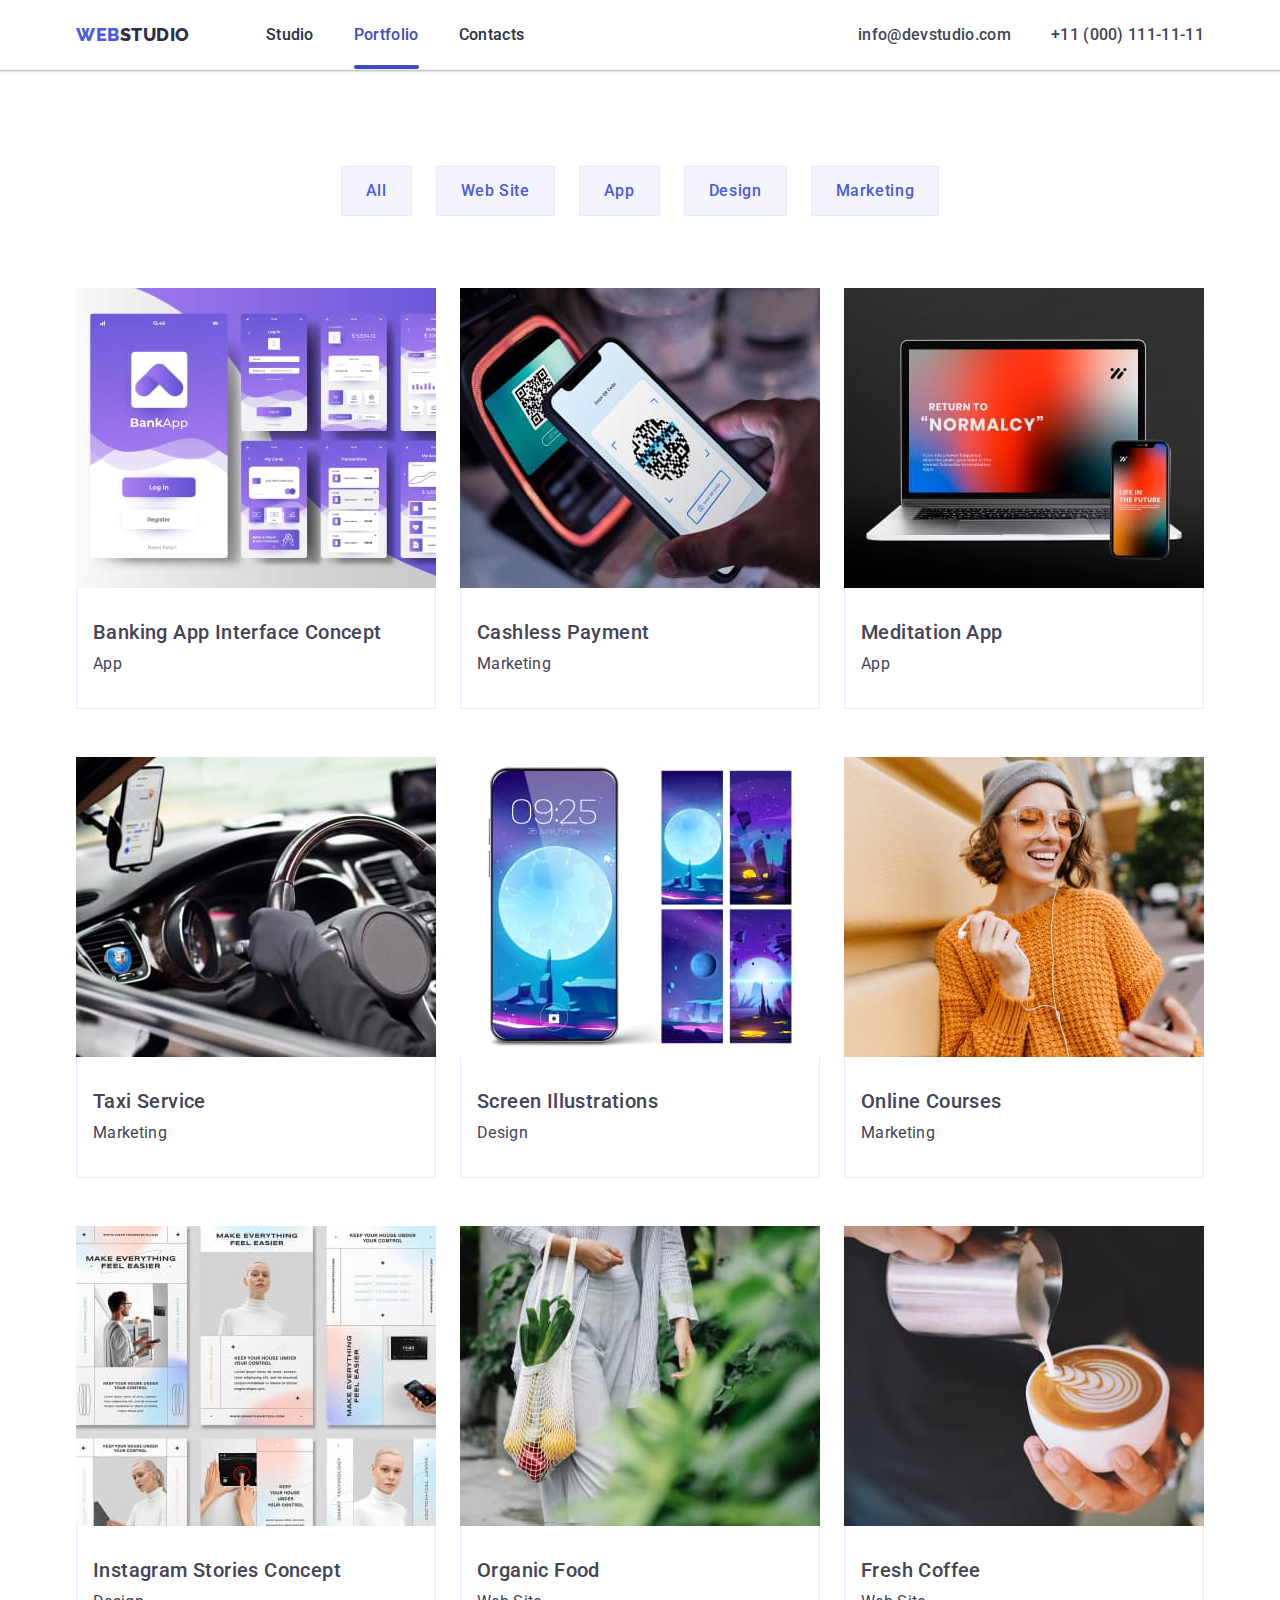
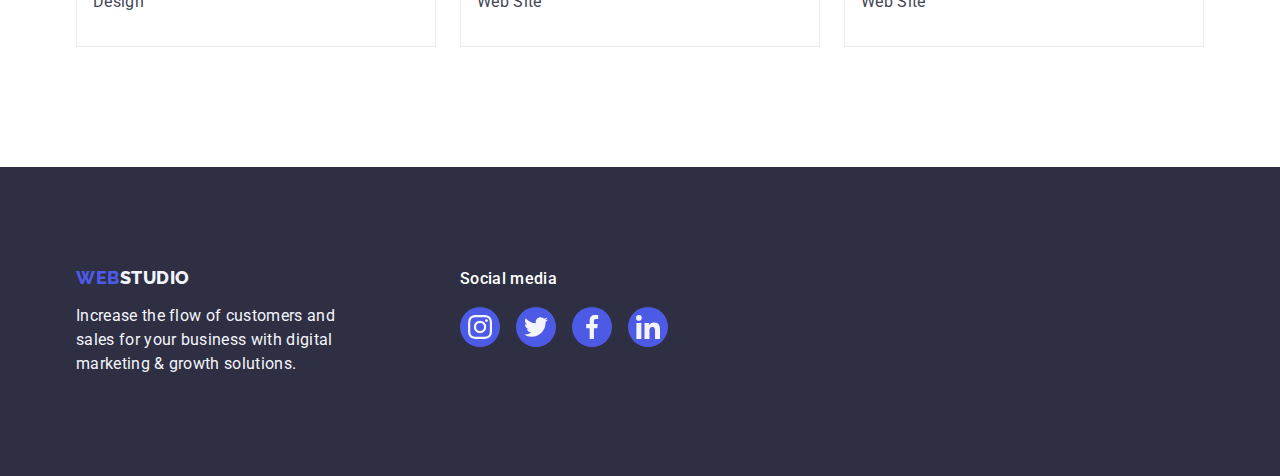
==== portfolio.html @ 5ce4221f "hw-05" ====
<!DOCTYPE html>
<html lang="en">
  <head>
    <meta charset="UTF-8" />
    <meta http-equiv="X-UA-Compatible" content="IE=edge" />
    <meta name="description" content="Effective Solutions for Your Business" />
    <title>Portfolio</title>
    <!-- Fonts -->
    <link rel="preconnect" href="https://fonts.googleapis.com" />
    <link rel="preconnect" href="https://fonts.gstatic.com" crossorigin />
    <link
      href="https://fonts.googleapis.com/css2?family=Raleway:wght@800&family=Roboto:wght@400;500;700&display=swap"
      rel="stylesheet"
    />
    <!-- Normalize -->
    <link
      rel="stylesheet"
      href="https://cdn.jsdelivr.net/npm/modern-normalize@2.0.0/modern-normalize.min.css"
    />
    <!-- Cuctom styles -->
    <link rel="stylesheet" href="./css/styles.css" />
  </head>
  <body class="page">
    <!-- Header -->
    <header class="header">
      <div class="header-container container">
        <nav class="header-nav">
          <a class="header-logo link" href="./index.html"
            >Web<span class="header-studio">Studio</span></a
          >
          <ul class="header-list list">
            <li class="header-item"> <a class="header-link link" href="./index.html">Studio</a></li>
            <li class="header-item"
              ><a class="header-link link active" href="./portfolio.html">Portfolio</a></li
            >
            <li class="header-item"><a class="header-link link" href="">Contacts</a></li>
          </ul>
        </nav>
        <address class="header-address">
          <ul class="header-contact-list list">
            <li class="header-contact">
              <a class="header-contact-link" href="mailto:info@devstudio.com"
                >info@devstudio.com</a
              ></li
            >
            <li class="header-contact">
              <a class="header-contact-link" href="tel:+110001111111">+11 (000) 111-11-11</a>
            </li>
          </ul>
        </address>
      </div>
    </header>

    <main class="main">
      <!-- Filter btn -->
      <section class="section filter">
        <div class="container">
          <h1 class="visually-hidden">Button</h1>
          <ul class="filter-list list">
            <li class="filter-item"><button class="filter-btn" type="button">All</button></li>
            <li class="filter-item"><button class="filter-btn" type="button">Web Site</button></li>
            <li class="filter-item"><button class="filter-btn" type="button">App</button></li>
            <li class="filter-item"><button class="filter-btn" type="button">Design</button></li>
            <li class="filter-item"><button class="filter-btn" type="button">Marketing</button></li>
          </ul>
          <!-- Filter items -->
          <ul class="list-block list">
            <li class="item-site">
              <a class="filter-link" href=""
                ><div class="filter-wrapper">
                  <img
                    src="./images/Filter/img1.jpg"
                    width="360"
                    height="300"
                    alt="banking program in the phone"
                  />
                  <p class="overlay-description"
                    >14 Stylish and User-Friendly App Design Concepts · Task Manager App · Calorie
                    Tracker App · Exotic Fruit Ecommerce App · Cloud Storage App</p
                  >
                </div>
                <div class="card-content">
                  <h2 class="filter-subtitle">Banking App Interface Concept</h2>
                  <p class="filter-text">App</p>
                </div></a
              >
            </li>
            <li class="item-site">
              <a class="filter-link" href=""
                ><div class="filter-wrapper">
                  <img
                    src="./images/Filter/img2.jpg"
                    width="360"
                    height="300"
                    alt="Cashless payment by phone/bank card"
                  />
                  <p class="overlay-description"
                    >14 Stylish and User-Friendly App Design Concepts · Task Manager App · Calorie
                    Tracker App · Exotic Fruit Ecommerce App · Cloud Storage App</p
                  >
                </div>
                <div class="card-content">
                  <h2 class="filter-subtitle">Cashless Payment</h2>
                  <p class="filter-text">Marketing</p>
                </div></a
              >
            </li>
            <li class="item-site">
              <a class="filter-link" href=""
                ><div class="filter-wrapper">
                  <img
                    src="./images/Filter/img3.jpg"
                    width="360"
                    height="300"
                    alt="Application for meditation via computer/phone"
                  />
                  <p class="overlay-description"
                    >14 Stylish and User-Friendly App Design Concepts · Task Manager App · Calorie
                    Tracker App · Exotic Fruit Ecommerce App · Cloud Storage App</p
                  >
                </div>

                <div class="card-content">
                  <h2 class="filter-subtitle">Meditation App</h2>
                  <p class="filter-text">App</p>
                </div></a
              >
            </li>
            <li class="item-site">
              <a class="filter-link" href=""
                ><div class="filter-wrapper">
                  <img
                    src="./images/Filter/img4.jpg"
                    width="360"
                    height="300"
                    alt="interior of the car"
                  />
                  <p class="overlay-description"
                    >14 Stylish and User-Friendly App Design Concepts · Task Manager App · Calorie
                    Tracker App · Exotic Fruit Ecommerce App · Cloud Storage App</p
                  >
                </div>
                <div class="card-content">
                  <h2 class="filter-subtitle">Taxi Service</h2>
                  <p class="filter-text">Marketing</p>
                </div></a
              >
            </li>
            <li class="item-site">
              <a class="filter-link" href=""
                ><div class="filter-wrapper">
                  <img
                    src="./images/Filter/img5.jpg"
                    width="360"
                    height="300"
                    alt="Screen illustrations in the phone"
                  />
                  <p class="overlay-description"
                    >14 Stylish and User-Friendly App Design Concepts · Task Manager App · Calorie
                    Tracker App · Exotic Fruit Ecommerce App · Cloud Storage App</p
                  >
                </div>
                <div class="card-content">
                  <h2 class="filter-subtitle">Screen Illustrations</h2>
                  <p class="filter-text">Design</p>
                </div></a
              >
            </li>
            <li class="item-site">
              <a class="filter-link" href=""
                ><div class="filter-wrapper">
                  <img
                    src="./images/Filter/img6.jpg"
                    width="360"
                    height="300"
                    alt="a girl looks at the phone"
                  />
                  <p class="overlay-description"
                    >14 Stylish and User-Friendly App Design Concepts · Task Manager App · Calorie
                    Tracker App · Exotic Fruit Ecommerce App · Cloud Storage App</p
                  >
                </div>
                <div class="card-content">
                  <h2 class="filter-subtitle">Online Courses</h2>
                  <p class="filter-text">Marketing</p>
                </div></a
              >
            </li>
            <li class="item-site">
              <a class="filter-link" href=""
                ><div class="filter-wrapper">
                  <img
                    src="./images/Filter/img7.jpg"
                    width="360"
                    height="300"
                    alt="lots of Instagram Stories"
                  />
                  <p class="overlay-description"
                    >14 Stylish and User-Friendly App Design Concepts · Task Manager App · Calorie
                    Tracker App · Exotic Fruit Ecommerce App · Cloud Storage App</p
                  >
                </div>
                <div class="card-content">
                  <h2 class="filter-subtitle">Instagram Stories Concept</h2>
                  <p class="filter-text">Design</p>
                </div></a
              >
            </li>
            <li class="item-site">
              <a class="filter-link" href=""
                ><div class="filter-wrapper">
                  <img
                    src="./images/Filter/img8.jpg"
                    width="360"
                    height="300"
                    alt="girl with a bag of fruit"
                  />
                  <p class="overlay-description"
                    >14 Stylish and User-Friendly App Design Concepts · Task Manager App · Calorie
                    Tracker App · Exotic Fruit Ecommerce App · Cloud Storage App</p
                  >
                </div>
                <div class="card-content">
                  <h2 class="filter-subtitle">Organic Food</h2>
                  <p class="filter-text">Web Site</p>
                </div></a
              >
            </li>
            <li class="item-site">
              <a class="filter-link" href=""
                ><div class="filter-wrapper">
                  <img
                    src="./images/Filter/img9.jpg"
                    width="360"
                    height="300"
                    alt="the bartender pours coffee into a glass"
                  />
                  <p class="overlay-description"
                    >14 Stylish and User-Friendly App Design Concepts · Task Manager App · Calorie
                    Tracker App · Exotic Fruit Ecommerce App · Cloud Storage App</p
                  >
                </div>
                <div class="card-content">
                  <h2 class="filter-subtitle">Fresh Coffee</h2>
                  <p class="filter-text">Web Site</p>
                </div></a
              >
            </li>
          </ul>
        </div>
      </section>
    </main>
    <!-- Footer -->
    <footer class="footer">
      <div class="container footer-container">
        <div class="footer-container-studio">
          <a class="footer-logo" href="./index.html"
            >Web<span class="footer-studio">Studio</span></a
          >
          <p class="footer-text"
            >Increase the flow of customers and sales for your business with digital marketing &
            growth solutions.</p
          >
        </div>
        <div class="container-media">
          <p class="media-text">Social media</p>
          <ul class="media-item list">
            <li class="media-list"
              ><a href="" class="media-link link">
                <svg class="icon-media" width="24" height="24">
                  <use href="./images/icons.svg#instagram"></use></svg></a
            ></li>
            <li class="media-list"
              ><a href="" class="media-link link">
                <svg class="icon-media" width="24" height="24">
                  <use href="./images/icons.svg#twitter"></use></svg></a
            ></li>
            <li class="media-list"
              ><a href="" class="media-link link">
                <svg class="icon-media" width="24" height="24">
                  <use href="./images/icons.svg#facebook"></use></svg></a
            ></li>
            <li class="media-list"
              ><a href="" class="media-link link">
                <svg class="icon-media" width="24" height="24">
                  <use href="./images/icons.svg#linkedin"></use></svg></a
            ></li>
          </ul>
        </div>
      </div>
    </footer>
  </body>
</html>
---- css/styles.css ----
:root {
  /* Font*/
  --primary-font: Roboto, sans-serif;
  --secondary-font: Raleway, sans-serif;

  /* Colors*/
  --body-grey-cl: #434455;
  --body-white-bg: #FFFFFF;
  --link-grey-cl: #2e2f42;
  --text-grey-cl: #434455;
  --hover-focus-cl: #404BBF;
  --logo-cian-cl: #4D5AE5;

  /* Gap*/
  --items: 3;
  --indent-vertical: 24px;
  --indent-gorizontal: 48px;

  --anim: 250ms cubic-bezier(0.4, 0, 0.2, 1);
}

/* Others*/
*,
*::before,
*::after {
  box-sizing: border-box;
}
 

 /** transition: color 2250ms cubic-bezier(0.4, 0, 0.2, 1),
 background-color 2250ms cubic-bezier(0.4, 0, 0.2, 1),
 border-color 2250ms cubic-bezier(0.4, 0, 0.2, 1),
 box-shadow 2250ms cubic-bezier(0.4, 0, 0.2, 1);
/**
  |============================
  | Common styles
  |============================
*/

body {
  font-family: var(--primary-font);
  font-weight: 400;
  font-size: 16px;
  line-height: 1.5;
  letter-spacing: 0.02em;
  color: --body-grey-cl;
  background: var(--body-white-bg) ; 
}

/* Reset*/
a {
  text-decoration: none;
  color: currentColor;
}

button {
  font-family: inherit;
  cursor: pointer;
  transition: color var(--anim), 
  background-color var(--anim), 
  border-color var(--anim),
  box-shadow var(--anim);
  }

address {
  font-style: normal;
}

h1,
h2,
h3,
h4,
h5,
h6,
p {
  margin: 0;
}

img {
  display: block;
  max-width: 100%;
  height: auto;
}


/* Base styles*/

.container {
  width: 1158px;
  margin-left: auto;
  margin-right: auto;
  padding: 0 15px;
}
.visually-hidden {
  position: absolute;
  width: 1px;
  height: 1px;
  margin: -1px;
  border: 0;
  padding: 0;
  white-space: nowrap;
  clip-path: inset(100%);
  clip: rect(0 0 0 0);
  overflow: hidden;
}
.list {
  list-style: none;
  margin: 0;
  padding: 0;
}
.link {
  color: var(--link-grey-cl);
  text-decoration: none;
}

.card-set {
  display: flex;
  flex-wrap: wrap;
  gap: var(--items);
}
.card-set-item {
  flex-basis: calc((100% - var(--indent * var(--items)-1 )) / var(--items));
}

.active {
  color: #404BBF;
}
tive::after {
  content: "";
  position: absolute;
  left: 0;
  bottom: -1px;
  width: 100%;
  background-color: var(--ocean-active);
  border-radius: 2px;
  height: 4px;
}

/**
  |============================
  | Header styles
  |============================
*/
.header {
  border-bottom: 1px solid #e7e9fc;
  box-shadow: 0px 2px 1px rgba(46, 47, 66, 0.08), 
  0px 1px 1px rgba(46, 47, 66, 0.16), 
  0px 1px 6px rgba(46, 47, 66, 0.08);
}
.header-container {
  display: flex;
  align-items: center;
  justify-content: space-between;
}
.header-nav {
  display: flex;
  align-items: center;
}
.header-logo {
  padding-top: 24px;
  padding-bottom: 24px;
  font-family: var(--secondary-font);
  font-weight: 800;
  font-size: 18px;
  line-height: 1.17;
  letter-spacing: 0.03em;
  text-transform: uppercase;
  color: var(--logo-cian-cl);
  margin-right: 76px;
}
.header-studio {
  font-family: var(--secondary-font);
  color: var(--link-grey-cl);
}
.header-list {
  display: flex;
  align-items: center;
  gap: 40px;
}

.header-item {}

.header-link:hover,
.header-link:focus {
  color: var(--hover-focus-cl);
  transition: color var(--anim);
 }
.header-link.active::after {
content: '';
position: absolute;
display: block;
width: 100%;
height: 4px;
border-radius: 2px;
background-color: #404BBF;
bottom: -1px;
left: 0;
}

.header-link {
  position: relative;
  font-weight: 500;
  font-size: 16px;
  line-height: 1.5;
  letter-spacing: 0.02em;
  padding-top: 24px;
  padding-bottom: 24px;
  transition: color var(--anim);
}

.header-address {}

.header-contact-list {
  display: flex;
  align-items: center;
  gap: 40px;
}
.header-contact-link:hover,
.header-contact-link:focus {
  color: var(--hover-focus-cl);
  transition: color var(--anim);
}
.header-contact-link {
  font-weight: 500;
  padding-top: 24px;
  padding-bottom: 24px;
  color: var(--body-grey-cl);
  transition: color var(--anim);
}

/**
  |============================
  | Hero styles
  |============================
*/
.hero {
  max-width: 1440px;
  margin: 0 auto;
  background: #2E2F42;
  padding-top: 188px;
  padding-bottom: 188px;
  background-image: linear-gradient(rgba(46, 47, 66, 0.7),rgba(46, 47, 66, 0.7)), url(../images/Hero/bg1.jpg);
  background-repeat: no-repeat;
  background-position: center;
  background-size: cover;
  }
.hero-container {

  }
.hero-title {
  font-weight: 700;
  font-size: 56px;
  line-height: 1.07;
  text-align: center;
  letter-spacing: 0.02em;
  color: #FFFFFF;
  display: flex;
  max-width: 496px;
  margin: 0 auto;
  margin-bottom: 48px;
}

.hero-btn:hover,
.hero-btn:focus {
  background-color: var(--hover-focus-cl);
  box-shadow: 0px 4px 4px 0px rgba(0, 0, 0, 0.15);
  transition: background-color var(--anim);

}
.hero-btn {
  font-weight: 500;
  font-size: 16px;
  line-height: 1.5;
  letter-spacing: 0.04em;
  background-color: #4D5AE5;
  color: #FFFFFF;
  min-width: 169px;
  min-height: 56px;
  border-radius: 4px;
  border: 0;
  display: block;
  margin: 0 auto;
  box-shadow: 0px 4px 4px 0px rgba(0, 0, 0, 0.15);
  transition: background-color var(--anim);
}

/**
  |============================
  | Feature styles
  |============================
*/
.feature {
padding: 120px 0;
}
.feature-title {
  display: none;
}
.feature-list {
  display: flex;
  flex-wrap: wrap;
  gap: 24px;
}
.feature-item {
  width: calc((100% - 3 * 24px) / 4);
}
.feature-container {
  display: flex;
  justify-content: center;
  align-items: center;
  width: 264px;
  height: 112px;
  margin-bottom: 8px;
  border-radius: 4px;
  background: #F4F4FD;
}
.feature-icon {
}

.feature-subtitle {
  font-weight: 500;
  font-size: 20px;
  line-height: 1.2;
  letter-spacing: 0.02em;
  color: #2E2F42;
  margin-bottom: 8px;
}
.feature-text {
  color: var(--text-grey-cl);
}

/**
  |============================
  | Services styles
  |============================
*/
.services {
padding-bottom: 120px;
  }

.services-title {
  font-weight: 700;
  font-size: 36px;
  line-height: 1.11;
  text-align: center;
  letter-spacing: 0.02em;
  text-transform: capitalize;
  color: #2E2F42;
  margin-bottom: 72px;
}
.services-list {
  display: flex;
  align-items: center;
  flex-wrap: wrap;
  gap: 24px;
}
.services-item {
  width: calc((100% - 2 * 24px) / 3);
}
.services-img {}

/**
  |============================
  | Team styles
  |============================
*/

.team {
  padding-top: 120px;
  padding-bottom: 120px;
  background: #F4F4FD;
}
.team-title {
  font-weight: 700;
  font-size: 36px;
  line-height: 1.11;
  text-align: center;
  letter-spacing: 0.02em;
  text-transform: capitalize;
  color: #2E2F42;
  margin-bottom: 72px;
}
.team-list {
  display: flex;
  align-items: center;
  flex-wrap: wrap;
  gap: 24px;
  text-align: center;
  }

.team-item {
  background: #FFF;
  border-radius: 0px 0px 4px 4px;
  box-shadow: 0px 2px 1px 0px rgba(46, 47, 66, 0.08), 0px 1px 1px 0px rgba(46, 47, 66, 0.16), 0px 1px 6px 0px rgba(46, 47, 66, 0.08);
  width: calc((100% - 3 * 24px) / 4);
  }

.team-img {
}
.team-card {
  padding: 32px 0;
}
.team-subtitle {
  font-weight: 500;
  font-size: 20px;
  line-height: 1.2;
  letter-spacing: 0.02em;
  color: #2E2F42;
  text-align: center;
  margin-bottom: 8px;
}
.team-text {
  color: var(--text-grey-cl);
  text-align: center;
  margin-bottom: 8px;
  }
.icom-item {
  display: flex;
  justify-content: center;
  align-items: center;
  gap: 24px;
}
.icon-list {
  display: flex;
  justify-content: center;
  cursor: pointer;
  
}

.icon-link {
  display: flex;
  justify-content: center;
  align-items: center;

  width: 40px;
  height: 40px;
      
  background-color: #4D5AE5;
  border-radius: 50%;

  transition: background-color var(--anim);
}

.icon-link:hover,
.icon-link:focus {
  transition: background-color var(--anim);
  background-color: #404bbf;
}
.icon-network {
  fill: #F4F4FD;
  }
  

/**
  |============================
  | Clients styles
  |============================
*/

.clients {
  padding-top: 120px;
  padding-bottom: 120px;
}
.customers-title {
  text-align: center;
  font-family: var(--primary-font);
    
  font-weight: 700;
  font-size: 36px;
  line-height: 1.11;
  letter-spacing: 0.02em;
  color:#2E2F42;
  
  margin-bottom: 72px;
}
.clients-list {
  display: flex;
  justify-content: center;
  gap: 24px;
  }

.clients-item {
  
}

.clients-link:hover,
.clients-link:focus {
  border-color: #404BBF;
  color: #404BBF;

  transition: border-color var(--anim), color var(--anim);
  
}

.clients-link {
  display: flex;
  justify-content: center;
  align-items: center;

  width: 168px;
  height: 88px;

  border: 1px solid #8E8F99;
  border-radius: 4px;

  transition: border-color var(--anim), color var(--anim);
  
  color: #8e8f99;
}
.clients-icon {
  fill: currentColor;
  
}
/**
  |============================
  | Footer styles
  |============================
*/
.footer {
  padding: 100px 0;
  background: #2E2F42;
}
.footer-container {
  display: flex;
  align-items: baseline;
}
.footer-container-studio {
  margin-right: 120px;
}

.footer-logo {
  display: inline-block;
  font-family: var(--secondary-font);
  font-weight: 800;
  font-size: 18px;
  line-height: 1.17;
  letter-spacing: 0.03em;
  text-transform: uppercase;
  color: var(--logo-cian-cl);
  margin-bottom: 16px;
}
.footer-studio {
  font-family: "Raleway", sans-serif;
  color: #F4F4FD;
}
.footer-text {
  font-family: var(--primary-font);
  color: #F4F4FD;
  width: 264px;
}
/* Media-icon*/
.container-media {

}

.media-text {
  color: #FFF;
  font-size: 16px;
  font-weight: 500;
  line-height: 1.5;
  letter-spacing: 0.02em;
  margin-bottom: 16px;
}

.media-item {
  display: flex;
  justify-content: center;
  gap: 16px;
}

.media-list {
  width: 40px;
  height: 40px;
}

.media-link {
  display: flex;
  justify-content: center;
  align-items: center;
  
  width: 100%;
  height: 100%;
  
  background-color: #4D5AE5;
  border-radius: 50%;
  transition:background-color var(--anim) ;
}

.media-link:hover,
.media-link:focus {
  background-color:#31D0AA
}

.icon-media {
fill: #F4F4FD;
}



/**
  |============================
  | Portfolio styles
  |============================
*/

 /* Filter btn*/

.filter {
  padding: 96px 0 120px 0;
}
.filter-title {

}
.filter-list {
  display: flex;
  justify-content: center;
  gap: 24px;
  margin-bottom: 72px;
  }
  
.filter-item {
}

.filter-btn:hover,
.filter-btn:focus {
  color: var(--body-white-bg);
  background-color: var(--hover-focus-cl);
  border-radius: 4px;
  border: 1px solid transparent;
  box-shadow: 0px 2px 2px 0px rgba(0, 0, 0, 0.12), 0px 2px 1px 0px rgba(0, 0, 0, 0.08), 0px 3px 1px 0px rgba(0, 0, 0, 0.10);
}
.filter-btn {
  font-weight: 500;
  font-size: 16px;
  line-height: 1.5;
  letter-spacing: 0.04em;

  color: #4D5AE5;
  background: #F4F4FD;
  padding: 12px 24px;
  display: block;
  margin: 0 auto;
  border: 1px solid #e7e9fc;
 }

/**
  |============================
  | Filter items
  |============================
*/
.list-block {
  display: flex;
  justify-content: center;
  align-items: center;
  flex-wrap: wrap;
  gap: 48px 24px;
  }

  
.item-site {
  width: calc((100% - 2 * 24px) / 3);
  overflow: hidden;
  transition: box-shadow var(--anim)
}
.item-site:hover {
  box-shadow: 0px 2px 1px 0px rgba(46, 47, 66, 0.08),
    0px 1px 1px 0px rgba(46, 47, 66, 0.16),
    0px 1px 6px 0px rgba(46, 47, 66, 0.08);
  }
.filter-link {
  display: block;
  transition: box-shadow var(--anim);
}
.filter-link:hover {
  box-shadow: 0px 1px 6px rgba(46, 47, 66, 0.08),
    0px 1px 1px rgba(46, 47, 66, 0.16), 
    0px 2px 1px rgba(46, 47, 66, 0.08);
  }

.filter-link:focus {
  border: 1px solid #333;
}

.filter-wrapper {
  position: relative;
  overflow: hidden;
  }

.card-content {

  padding: 32px 16px;
  border: 1px solid #e7e9fc;
  border-top: none;
  transition: border var(--anim);
  }
.filter-subtitle {
  font-weight: 500;
  font-size: 20px;
  line-height: 1.2;
  letter-spacing: 0.02em;
  margin-bottom: 8px;
  color: var(--body-grey-cl);
  }

.filter-text {
  line-height: 1.5;
  color: var(--text-grey-cl);
}
  /* overlay-filter*/

.filter-link:hover .overlay-description {
  transform: translateY(0);
}
  
.overlay-description {
  position: absolute;
  top: 0;
  left: 0;
  height: 100%;
  width: 100%;

  transform: translateY(100%);
  transition: transform var(--anim);

  background-color: #4D5AE5;
  padding: 40px 32px 0;
  
  color: #F4F4FD;
  padding: 40px 32px;
  }
/**
  |============================
  | Modal styles
  |============================
*/
.backdrop {
  position: fixed;
  top: 0;
  left: 0;
  z-index: 100;

  width: 100%;
  height: 100%;

  background-color:rgba(46, 47, 66, 0.40);
  transition: transform var(--anim);
  transition: opacity var(--anim), visibility var(--anim);
 

}
.backdrop.is-hidden {
  opacity: 0;
  visibility: hidden;
  pointer-events: none;
}
 /* Visible state*/
.modal {
  position: absolute;
  top: 50%;
  left: 50%;
   
  width: 408px;
  min-height: 584px;
  border-radius: 4px;
  transform: translate(-50%, -50%) scale(1);
  background-color: #FCFCFC;
  
  box-shadow: 0px 1px 1px rgba(0, 0, 0, 0.14), 
  0px 1px 3px rgba(0, 0, 0, 0.12), 
  0px 2px 1px rgba(0, 0, 0, 0.2);
  transition: transform var(--anim);
}


.modal-btn:hover,
.modal-btn:focus {
  background-color: #404bbf;
  border: none;
}

.modal-btn:hover .modal-icon,
.modal-btn:focus .modal-icon {
  fill: #ffffff;
}

.modal-btn {
  display: flex;
  justify-content: center;
  align-items: center;
  position: absolute;

  top: 24px;
  right: 24px;

  width: 24px;
  height: 24px;
  
  padding: 0;

  border-radius: 50%;
  border: 1px solid rgba(0, 0, 0, 0.10);
  background: #E7E9FC;
  
  transition: background-color var(--anim), border var(--anim);
  }

.modal-icon {
  fill: #2E2F42;
  transition: fill var(--anim);
}
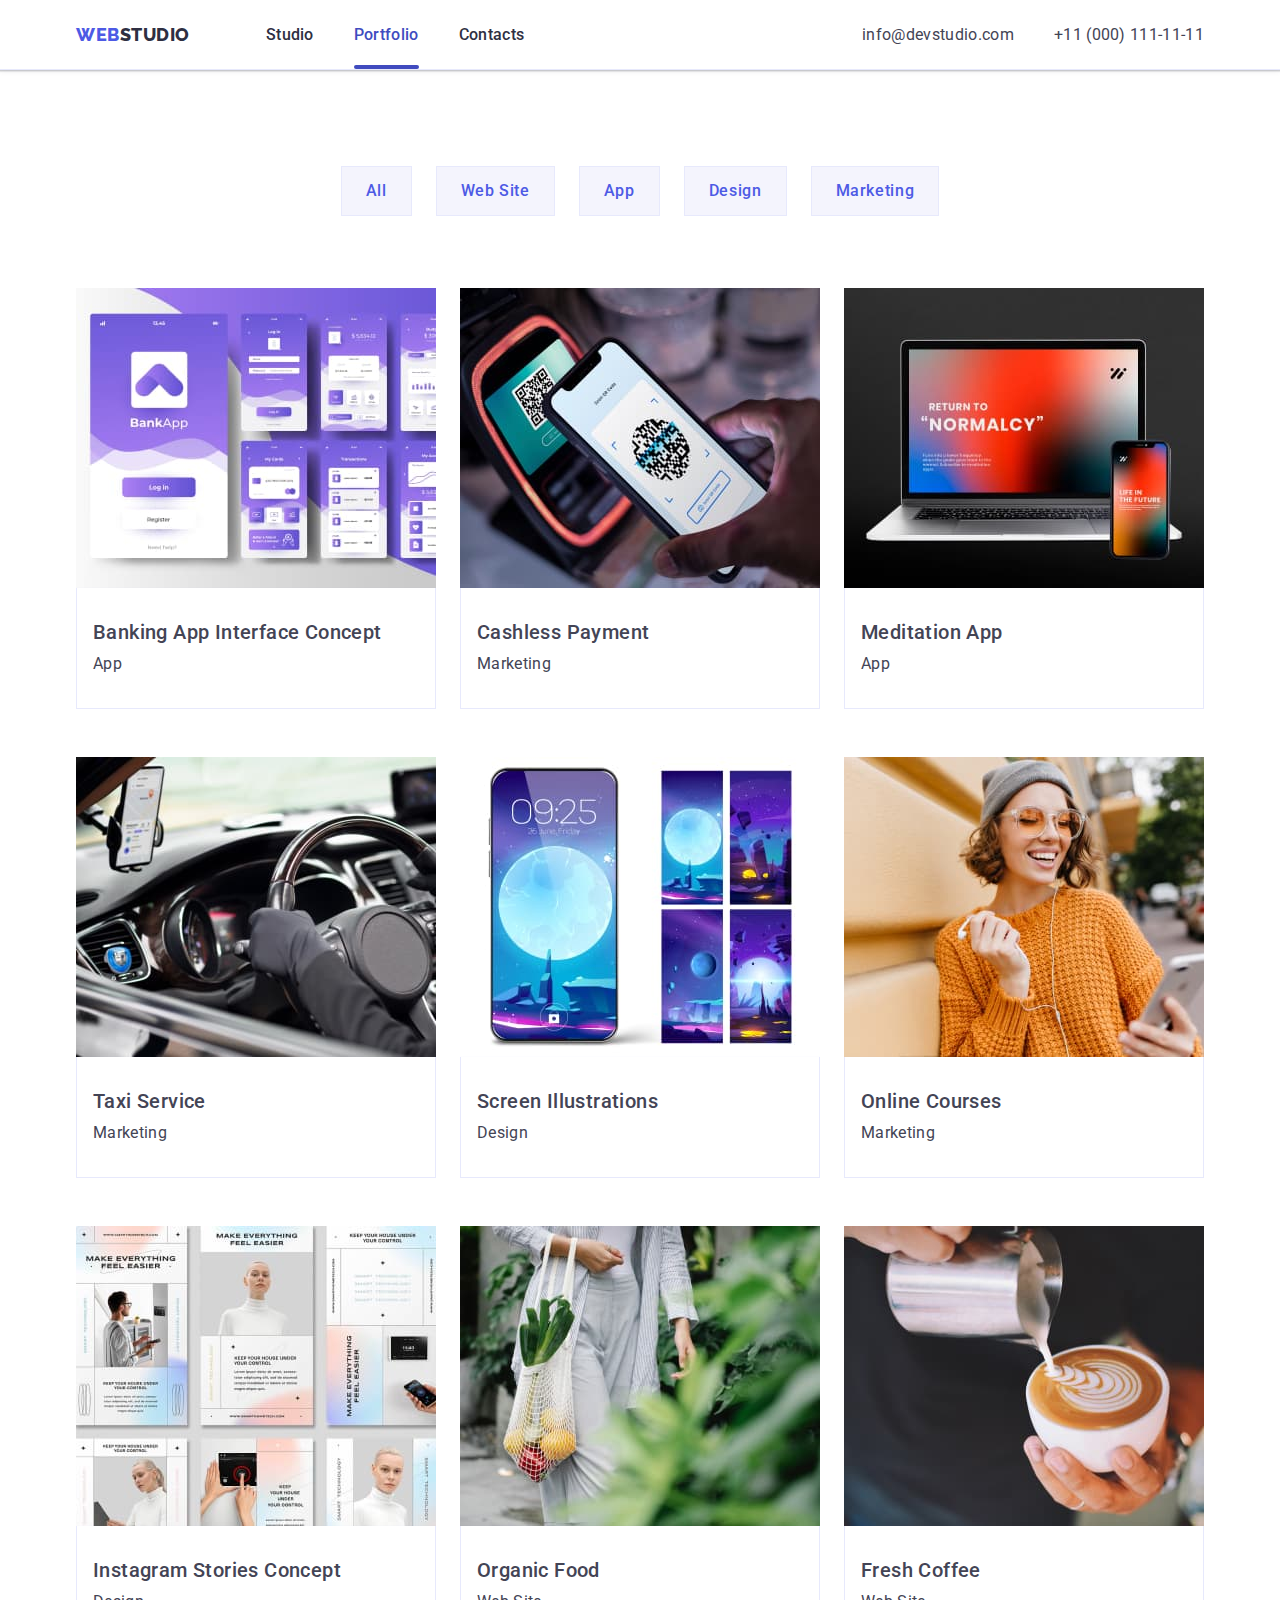
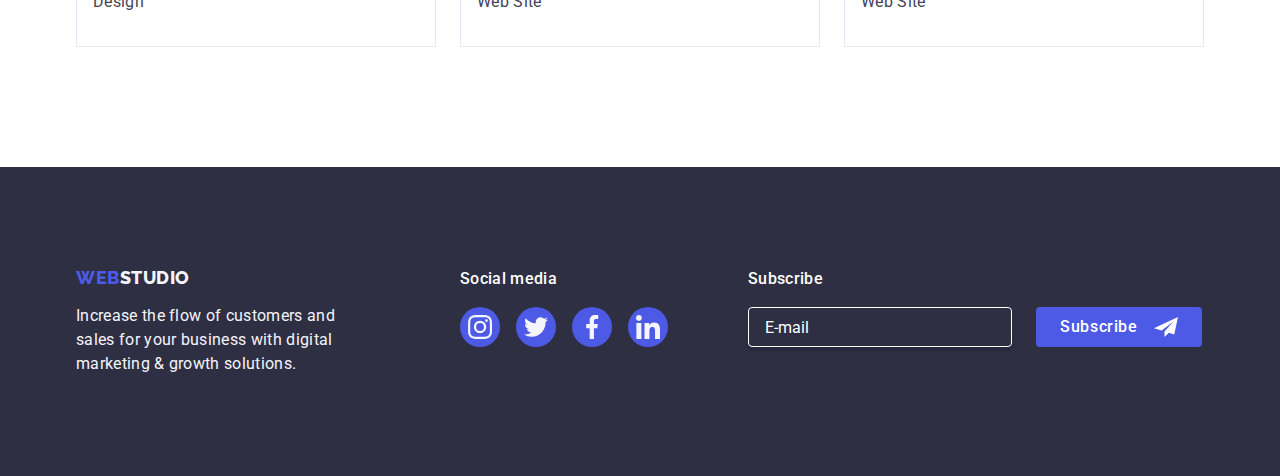
==== commit 7cda5e18: "hw-05" ====
--- a/portfolio.html
+++ b/portfolio.html
@@ -287,6 +287,25 @@
             ></li>
           </ul>
         </div>
+        <div class="container-subscribe">
+          <p class="subscribe-text">Subscribe</p>
+          <form class="subscribe-form" name="subscribe_form">
+            <label class="subscribe-form-label">
+              <input
+                class="subscribe-form-input"
+                type="email"
+                name="user_e-mail"
+                placeholder="E-mail"
+              />
+            </label>
+            <button class="subscribe-btn" type="submit">
+              Subscribe
+              <svg class="subscribe-icon" width="24" height="24">
+                <use href="./images/icons.svg#plane"></use>
+              </svg>
+            </button>
+          </form>
+        </div>
       </div>
     </footer>
   </body>
--- a/css/styles.css
+++ b/css/styles.css
@@ -221,7 +221,10 @@
   transition: color var(--anim);
 }
 .header-contact-link {
-  font-weight: 500;
+  font-size: 16px;
+  font-weight: 400;
+  line-height: 1.5;
+  letter-spacing: 0.02em;
   padding-top: 24px;
   padding-bottom: 24px;
   color: var(--body-grey-cl);
@@ -549,7 +552,7 @@
 }
 /* Media-icon*/
 .container-media {
-
+  margin-right: 80px;
 }
 
 .media-text {
@@ -594,6 +597,84 @@
 fill: #F4F4FD;
 }
 
+/* Footer subscribe form*/
+.container-subscribe {}
+
+.subscribe-text {
+  color: #FFF;
+  font-family: var(--primary-font);
+  font-weight: 500;
+
+  margin-bottom: 16px;
+
+}
+
+.subscribe-form {
+  display: flex;
+  align-items: center;
+  justify-content: center;
+  gap: 24px;
+}
+
+.subscribe-form-label {
+
+}
+
+.subscribe-form-input {
+  width: 264px;
+  height: 40px;
+
+  padding: 8px 16px;
+  
+  border-radius: 4px;
+  border: 1px solid #FFF;
+  box-shadow: 0px 4px 4px 0px rgba(0, 0, 0, 0.15);
+  
+  background-color: transparent;
+  color: #FFFFFF;
+
+  transition: border-color var(--anim);
+  outline: transparent;
+  
+  filter: drop-shadow (0px 4px 4px 0px rgba(0, 0, 0, 0.15));
+}
+
+.subscribe-form-input::placeholder {
+  color: currentColor;
+}
+
+.subscribe-form-input:focus {
+  border: 1px solid #404BBF;
+}
+
+.subscribe-btn {
+  display: inline-flex;
+  align-items: center;
+  justify-content: center;
+
+  min-width: 165px;
+  min-height: 40px;
+
+  padding: 8px 24px;
+  gap: 16px;
+
+  border: none;
+  border-radius: 4px;
+  color: #FFF;
+  background: #4D5AE5;
+
+  color: #FFF;
+  text-align: center;
+  font-family: var(--primary-font);
+  font-size: 16px;
+  font-weight: 500;
+  line-height: 1.5;
+  letter-spacing: 0.04em;
+}
+
+.subscribe-icon {
+  fill: #FFFFFF;
+}
 
 
 /**
@@ -757,7 +838,9 @@
   position: absolute;
   top: 50%;
   left: 50%;
-   
+
+  padding: 72px 24px 24px 24px;
+     
   width: 408px;
   min-height: 584px;
   border-radius: 4px;
@@ -806,4 +889,142 @@
 .modal-icon {
   fill: #2E2F42;
   transition: fill var(--anim);
-}+}
+.modal-caption {
+  display: block;
+  width: 360px;
+  flex-direction: column;
+  color: #2E2F42;
+  text-align: center;
+  font-family: var(--primary-font);
+  font-size: 16px;
+  font-weight: 500;
+  line-height: 1.5;
+  letter-spacing: 0.02em;
+  margin-bottom: 16px;
+}
+
+.modal-form {}
+
+.modal-form-field {
+  position: relative;
+  display: block;
+  margin-bottom: 8px;
+}
+
+.modal-form-label {
+  
+  display: block;
+  color: #8E8F99;
+  font-family: var(--primary-font);
+  font-size: 12px;
+  font-weight: 400;
+  line-height: 1.17;
+  letter-spacing: 0.04em;
+  margin-bottom: 4px;
+}
+
+.modal-form-input {
+  width: 100%;
+  height: 40px;
+  font-size: 18px;
+  border-radius: 4px;
+  border: 1px solid rgba(46, 47, 66, 0.40);
+  padding: 8px 38px;
+  transition: border-color var(--anim);
+  outline: transparent;
+}
+
+.modal-form-input:focus {
+  border-color: #4D5AE5;
+}
+
+.modal-form-icon {
+  position: absolute;
+  bottom: 8px;
+  left: 16px;
+  fill: #2E2F42;
+  transition: fill var(--anim);
+   
+}
+.modal-form-input:focus + .modal-form-icon {
+  fill: #4D5AE5;
+}
+
+.modal-form-comment {
+  width: 100%;
+  height: 120px;
+  padding: 8px 16px;
+
+  border-radius: 4px;
+  border: 1px solid  rgba(46, 47, 66, 0.40);
+  resize: none;
+
+  outline: transparent;
+  transition: border-color var(--anim);
+
+  color: rgba(46, 47, 66, 0.40);
+  font-size: 12px;
+  letter-spacing: 0.48px;
+}
+
+.modal-form-comment::placeholder {
+  color: currentColor;
+}
+
+.modal-form-comment:focus {
+  border-color: #4D5AE5;
+}
+
+.modal-form-agreement {
+  display: flex;
+  align-items: center;
+  margin-bottom: 24px;
+  gap: 8px;
+
+}
+
+.modal-form-checkbox {
+
+}
+
+.modal-form-custom-checkbox {
+  display: flex;
+  align-items: center;
+  justify-content: center;
+  width: 16px;
+  height: 16px;
+    
+  border-radius: 2px;
+  border: 1px solid rgba(46, 47, 66, 0.40);
+
+  transform: border-color var(--anim) background-color var(--anim);
+  
+}
+
+.modal-form-checkbox:checked +.modal-form-custom-checkbox {
+  background-color: #404BBF;
+  border: 1px solid #404BBF;
+  
+}
+.modal-form-checkbox-icon {
+  fill: #F4F4FD;
+}
+
+
+
+.modal-form-agreement-desc {
+  color: #8E8F99;
+  font-family: Roboto;
+  font-size: 12px;
+  font-weight: 400;
+  line-height: 14px;
+  letter-spacing: 0.48px;
+  user-select: none;
+}
+
+.modal-form-link {
+  color: #4D5AE5;
+  text-decoration: underline;
+}
+
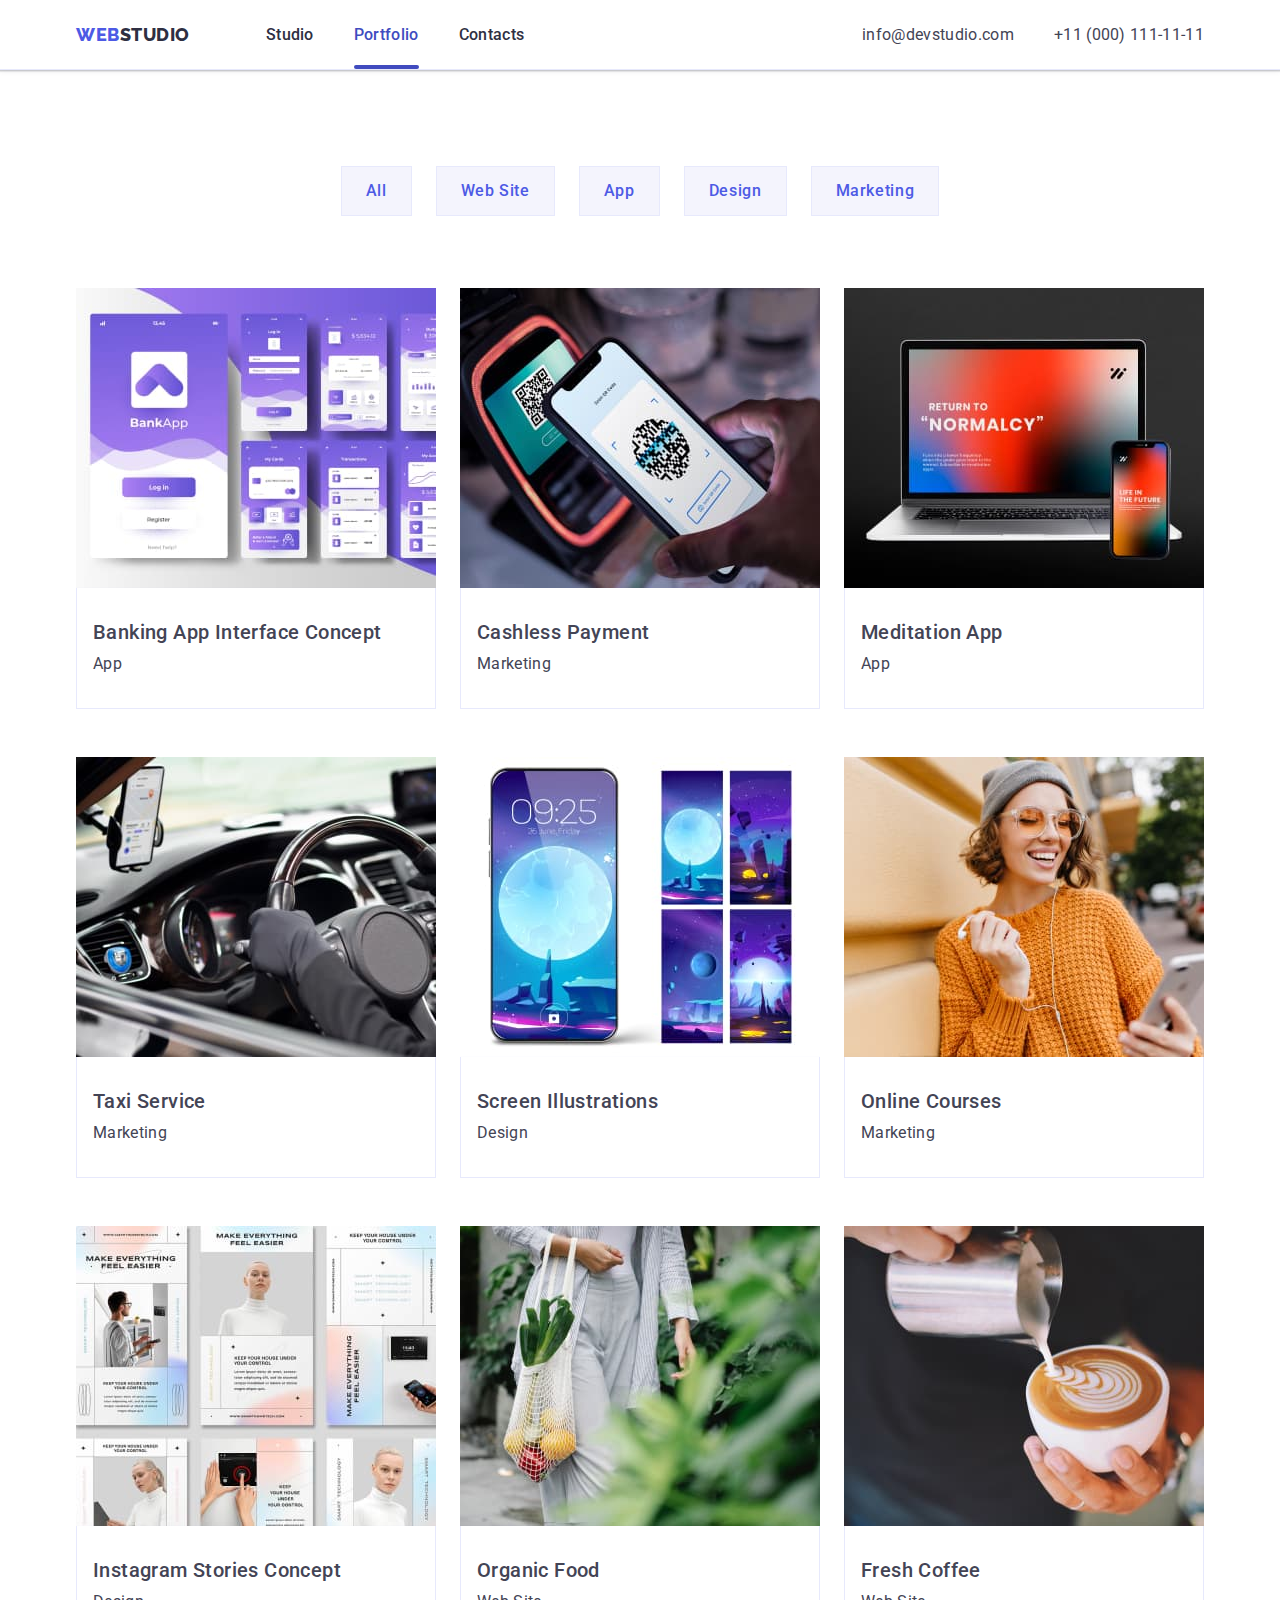
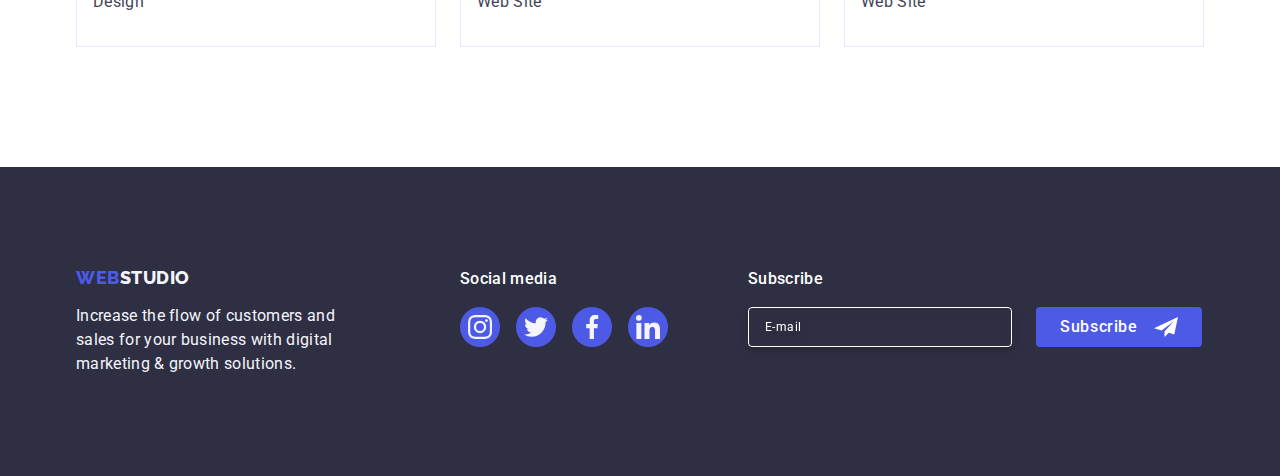
==== commit 2a2d3c1c: "hw-05" ====
--- a/portfolio.html
+++ b/portfolio.html
@@ -294,7 +294,7 @@
               <input
                 class="subscribe-form-input"
                 type="email"
-                name="user_e-mail"
+                name="user_subscribe"
                 placeholder="E-mail"
               />
             </label>
--- a/css/styles.css
+++ b/css/styles.css
@@ -621,6 +621,10 @@
 }
 
 .subscribe-form-input {
+  font-size: 12px;
+  line-height: 1.5;
+  letter-spacing: 0.04em;
+
   width: 264px;
   height: 40px;
 
@@ -635,8 +639,8 @@
 
   transition: border-color var(--anim);
   outline: transparent;
-  
-  filter: drop-shadow (0px 4px 4px 0px rgba(0, 0, 0, 0.15));
+  filter: drop-shadow(0px 4px 4px rgba(0, 0, 0, 0.15));
+  
 }
 
 .subscribe-form-input::placeholder {
@@ -656,7 +660,7 @@
   min-height: 40px;
 
   padding: 8px 24px;
-  gap: 16px;
+ 
 
   border: none;
   border-radius: 4px;
@@ -674,6 +678,7 @@
 
 .subscribe-icon {
   fill: #FFFFFF;
+  margin-left: 16px;
 }
 
 
@@ -893,7 +898,6 @@
 .modal-caption {
   display: block;
   width: 360px;
-  flex-direction: column;
   color: #2E2F42;
   text-align: center;
   font-family: var(--primary-font);
